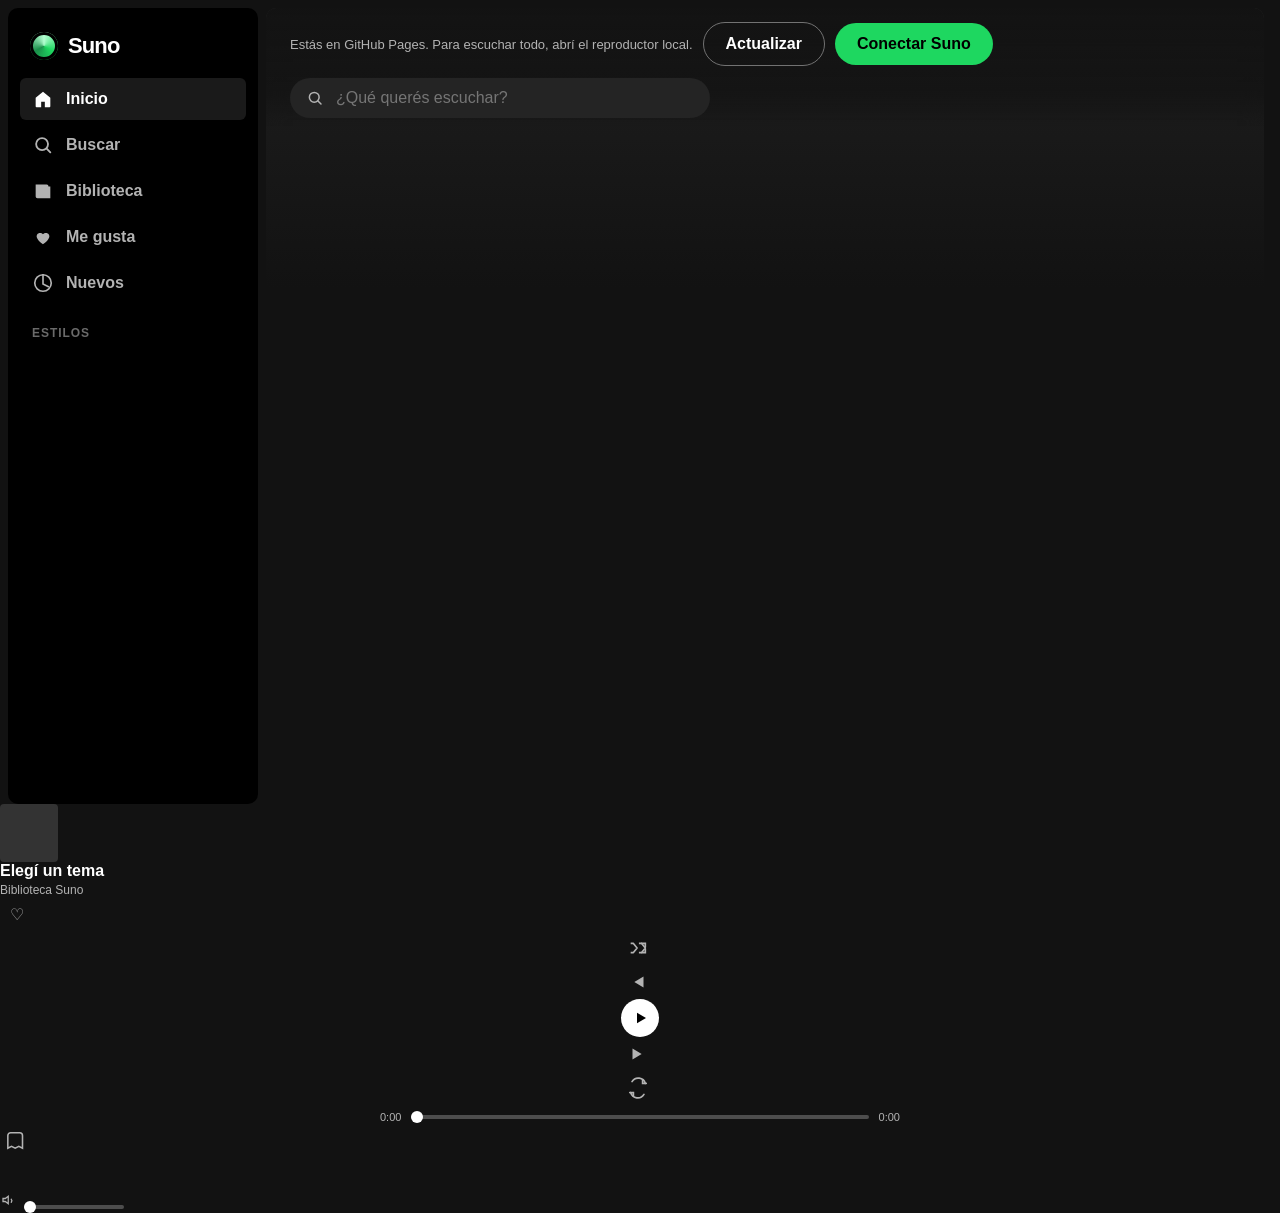
==== web/index.html @ 8380e941 "Reproducir los temas en la pagina, sin abrir Suno. Co-authored-by: Cursor <cursoragent@cursor.com>" ====
<!DOCTYPE html>
<html lang="es">
<head>
  <meta charset="UTF-8" />
  <meta name="viewport" content="width=device-width, initial-scale=1" />
  <title>Suno — tu biblioteca</title>
  <link rel="stylesheet" href="estilos.css" />
</head>
<body>
  <div class="shell">
    <aside class="sidebar">
      <div class="brand">
        <span class="mark" aria-hidden="true"></span>
        <span>Suno</span>
      </div>
      <nav class="nav">
        <button type="button" data-view="inicio" class="nav-btn is-active">
          <svg viewBox="0 0 24 24"><path d="M4 10.5 12 4l8 6.5V20a1 1 0 0 1-1 1h-5v-6H10v6H5a1 1 0 0 1-1-1z"/></svg>
          Inicio
        </button>
        <button type="button" data-view="buscar" class="nav-btn">
          <svg viewBox="0 0 24 24"><circle cx="11" cy="11" r="6.5" fill="none" stroke="currentColor" stroke-width="2"/><path d="m16 16 4 4" fill="none" stroke="currentColor" stroke-width="2" stroke-linecap="round"/></svg>
          Buscar
        </button>
        <button type="button" data-view="biblioteca" class="nav-btn">
          <svg viewBox="0 0 24 24"><path d="M4 5h12a2 2 0 0 1 2 2v13H6a2 2 0 0 1-2-2zm16 2v13h-2V7z"/></svg>
          Biblioteca
        </button>
        <button type="button" data-view="gustos" class="nav-btn">
          <svg viewBox="0 0 24 24"><path d="M12 20s-7-4.4-7-9a4 4 0 0 1 7-2 4 4 0 0 1 7 2c0 4.6-7 9-7 9z"/></svg>
          Me gusta
        </button>
        <button type="button" data-view="nuevos" class="nav-btn">
          <svg viewBox="0 0 24 24"><path d="M12 3v10l6 3" fill="none" stroke="currentColor" stroke-width="1.8" stroke-linecap="round"/><circle cx="12" cy="12" r="9" fill="none" stroke="currentColor" stroke-width="1.8"/></svg>
          Nuevos
        </button>
      </nav>
      <div class="side-label">Estilos</div>
      <div id="tag-list" class="tag-list"></div>
    </aside>

    <main class="main">
      <header class="topbar">
        <nav class="mobile-nav">
          <button type="button" data-view="inicio">Inicio</button>
          <button type="button" data-view="buscar">Buscar</button>
          <button type="button" data-view="biblioteca">Biblioteca</button>
          <button type="button" data-view="gustos">Me gusta</button>
          <button type="button" data-view="nuevos">Nuevos</button>
        </nav>
        <div class="sync-bar">
          <span id="sync-status">Conectá tu cuenta de Suno para escuchar y traer temas nuevos.</span>
          <button type="button" id="sync-btn" class="btn-ghost">Actualizar</button>
          <button type="button" id="session-btn" class="btn-green">Conectar Suno</button>
        </div>
        <div class="search-wrap">
          <svg viewBox="0 0 24 24"><circle cx="11" cy="11" r="6.5" fill="none" stroke="currentColor" stroke-width="2"/><path d="m16 16 4 4" fill="none" stroke="currentColor" stroke-width="2" stroke-linecap="round"/></svg>
          <input id="search" type="search" placeholder="¿Qué querés escuchar?" autocomplete="off" />
        </div>
      </header>
      <div id="view" class="view"></div>
    </main>

    <aside id="panel" class="panel" hidden>
      <div class="panel-tabs">
        <button type="button" data-tab="letra" class="is-active">Letra</button>
        <button type="button" data-tab="cola">Cola</button>
        <button type="button" id="close-panel" class="icon-btn" aria-label="Cerrar panel">✕</button>
      </div>
      <div id="panel-body" class="panel-body"></div>
    </aside>
  </div>

  <footer class="player">
    <div class="now">
      <div id="now-cover" class="now-cover"></div>
      <div class="now-meta">
        <div id="now-title" class="now-title">Elegí un tema</div>
        <div id="now-artist" class="now-artist">Biblioteca Suno</div>
      </div>
      <button type="button" id="like-btn" class="icon-btn like" aria-label="Me gusta">♡</button>
    </div>

    <div class="transport">
      <div class="transport-btns">
        <button type="button" id="shuffle" class="icon-btn" aria-label="Aleatorio">
          <svg viewBox="0 0 24 24"><path d="M4 7h3l4 5-4 5H4m9-10h3l4 5-4 5h-3" fill="none" stroke="currentColor" stroke-width="1.8" stroke-linejoin="round"/><path d="M16 7h4v4M16 17h4v-4" fill="none" stroke="currentColor" stroke-width="1.8" stroke-linecap="round"/></svg>
        </button>
        <button type="button" id="prev" class="icon-btn" aria-label="Anterior">
          <svg viewBox="0 0 24 24"><path d="M6 6v12M18 6 8 12l10 6z"/></svg>
        </button>
        <button type="button" id="play" class="play-main" aria-label="Reproducir">
          <svg id="play-icon" viewBox="0 0 24 24"><path d="M8 5v14l12-7z"/></svg>
        </button>
        <button type="button" id="next" class="icon-btn" aria-label="Siguiente">
          <svg viewBox="0 0 24 24"><path d="M18 6v12M6 6l10 6-10 6z"/></svg>
        </button>
        <button type="button" id="repeat" class="icon-btn" aria-label="Repetir">
          <svg viewBox="0 0 24 24"><path d="M17 3v4h4M7 21v-4H3" fill="none" stroke="currentColor" stroke-width="1.8" stroke-linecap="round"/><path d="M20 7a8 8 0 0 0-14.5-2M4 17a8 8 0 0 0 14.5 2" fill="none" stroke="currentColor" stroke-width="1.8" stroke-linecap="round"/></svg>
        </button>
      </div>
      <div class="seek-row">
        <span id="time-current">0:00</span>
        <input id="seek" type="range" min="0" max="1000" value="0" />
        <span id="time-total">0:00</span>
      </div>
    </div>

    <div class="extras">
      <button type="button" id="lyrics-btn" class="icon-btn" aria-label="Letra">
        <svg viewBox="0 0 24 24"><path d="M5 4h10a3 3 0 0 1 3 3v14l-4-2-4 2-4-2-4 2V7a3 3 0 0 1 3-3z" fill="none" stroke="currentColor" stroke-width="1.7"/></svg>
      </button>
      <a id="suno-link" class="icon-btn" href="#" hidden aria-hidden="true"></a>
      <svg class="vol-icon" viewBox="0 0 24 24"><path d="M4 10h3l4-3v10l-4-3H4zm11 1a3 3 0 0 1 0 4" fill="none" stroke="currentColor" stroke-width="1.7" stroke-linecap="round"/></svg>
      <input id="volume" type="range" min="0" max="1" step="0.01" value="0.85" />
    </div>
  </footer>

  <dialog id="session-dialog">
    <form id="session-form" method="dialog">
      <h2>Conectar tu cuenta de Suno</h2>
      <p>En suno.com, F12 → Application → Cookies → copiá el valor de <code>__client</code> y pegalo acá. Se guarda solo en tu PC.</p>
      <textarea id="cookie-input" rows="4" placeholder="__client=eyJ..." required></textarea>
      <div class="row-actions">
        <button type="submit" class="btn-green">Guardar y sincronizar</button>
        <button type="button" id="cancel-session" class="btn-ghost">Cancelar</button>
      </div>
    </form>
  </dialog>
  <iframe id="embed-player" title="Reproductor" hidden allow="autoplay; encrypted-media"></iframe>
  <audio id="audio" preload="none"></audio>
  <script src="app.js"></script>
</body>
</html>
---- web/estilos.css ----
:root {
  --bg: #121212;
  --sidebar: #000;
  --card: #181818;
  --card-hover: #282828;
  --line: rgba(255, 255, 255, 0.08);
  --text: #fff;
  --muted: #b3b3b3;
  --green: #1ed760;
  --green-dim: #1db954;
  --player: #181818;
  --radius: 8px;
  color-scheme: dark;
}

* { box-sizing: border-box; }
html, body { margin: 0; height: 100%; }
body {
  font-family: "Segoe UI", "Helvetica Neue", sans-serif;
  background: var(--bg);
  color: var(--text);
  overflow: hidden;
}
button, input { font: inherit; color: inherit; }
button { cursor: pointer; }
a { color: inherit; }

.shell {
  display: grid;
  grid-template-columns: 250px 1fr 0px;
  height: calc(100% - 96px);
  gap: 8px;
  padding: 8px 8px 0;
}
.shell.has-panel { grid-template-columns: 250px 1fr 340px; }

.sidebar, .main, .panel {
  background: var(--sidebar);
  border-radius: 10px;
  min-height: 0;
}
.main { background: linear-gradient(#1f1f1f, #121212 280px); overflow: auto; }
.sidebar { padding: 18px 12px; display: flex; flex-direction: column; overflow: auto; }
.panel { background: #121212; display: flex; flex-direction: column; overflow: hidden; }
.panel[hidden] { display: none !important; }

.brand {
  display: flex;
  align-items: center;
  gap: 10px;
  font-weight: 800;
  font-size: 22px;
  letter-spacing: -0.04em;
  padding: 6px 10px 18px;
}
.mark {
  width: 28px;
  height: 28px;
  border-radius: 50%;
  background: conic-gradient(from 120deg, #1ed760, #1a8f4a, #b3ffd1, #1ed760);
  box-shadow: 0 0 0 3px #000 inset;
}

.nav { display: flex; flex-direction: column; gap: 4px; }
.nav-btn, .tag-btn {
  display: flex;
  align-items: center;
  gap: 12px;
  width: 100%;
  text-align: left;
  background: transparent;
  border: 0;
  color: var(--muted);
  border-radius: 6px;
  padding: 10px 12px;
  font-weight: 650;
}
.nav-btn svg, .icon-btn svg { width: 22px; height: 22px; fill: currentColor; }
.nav-btn:hover, .tag-btn:hover, .nav-btn.is-active, .tag-btn.is-active { color: #fff; }
.nav-btn.is-active { background: #1a1a1a; }
.side-label {
  margin: 22px 12px 8px;
  font-size: 12px;
  letter-spacing: 0.08em;
  text-transform: uppercase;
  color: #6a6a6a;
  font-weight: 700;
}
.tag-list { display: flex; flex-direction: column; gap: 2px; }
.tag-btn { font-weight: 600; font-size: 14px; padding: 8px 12px; }
.dot {
  width: 10px;
  height: 10px;
  border-radius: 2px;
  background: var(--green);
  flex: none;
}

.topbar {
  position: sticky;
  top: 0;
  z-index: 2;
  padding: 14px 24px 8px;
  background: linear-gradient(rgba(18,18,18,0.92), rgba(18,18,18,0.72) 70%, transparent);
  backdrop-filter: blur(10px);
}
.search-wrap {
  display: flex;
  align-items: center;
  gap: 10px;
  background: #242424;
  border-radius: 500px;
  padding: 10px 16px;
  max-width: 420px;
  color: var(--muted);
}
.search-wrap svg { width: 18px; height: 18px; flex: none; }
.search-wrap input {
  width: 100%;
  background: transparent;
  border: 0;
  outline: none;
}
.search-wrap:focus-within { outline: 1px solid #fff; color: #fff; }
.sync-bar {
  display: flex;
  gap: 10px;
  align-items: center;
  flex-wrap: wrap;
  margin: 0 0 12px;
}
.sync-bar span { color: var(--muted); font-size: 13px; }
.badge-new {
  display: inline-block;
  margin-left: 6px;
  background: var(--green);
  color: #000;
  font-size: 10px;
  font-weight: 800;
  border-radius: 999px;
  padding: 1px 6px;
  vertical-align: middle;
}
dialog {
  border: 0;
  border-radius: 12px;
  background: #181818;
  color: #fff;
  width: min(520px, 92vw);
  padding: 22px;
}
dialog::backdrop { background: rgba(0,0,0,.65); }
dialog textarea {
  width: 100%;
  background: #242424;
  border: 1px solid #333;
  border-radius: 8px;
  padding: 10px;
  margin: 12px 0;
}
.mobile-nav { display: none; gap: 8px; margin-bottom: 10px; overflow-x: auto; }
.mobile-nav button {
  background: #242424;
  border: 0;
  border-radius: 999px;
  padding: 8px 14px;
  font-weight: 700;
  white-space: nowrap;
}

.view { padding: 8px 24px 32px; }
.hero {
  display: grid;
  grid-template-columns: 220px 1fr;
  gap: 24px;
  align-items: end;
  padding: 18px 0 28px;
}
.hero-cover, .card-cover, .now-cover, .row-cover {
  background: #333 center/cover no-repeat;
  position: relative;
}
.hero-cover { width: 220px; height: 220px; border-radius: 6px; box-shadow: 0 16px 40px rgba(0,0,0,.45); }
.kicker { color: var(--muted); font-size: 13px; font-weight: 700; letter-spacing: 0.08em; text-transform: uppercase; }
.hero h1 { margin: 8px 0 10px; font-size: 56px; line-height: 1; letter-spacing: -0.04em; }
.hero p { margin: 0 0 16px; color: var(--muted); max-width: 640px; }
.row-actions { display: flex; gap: 10px; align-items: center; }
.btn-green, .btn-ghost {
  border: 0;
  border-radius: 500px;
  padding: 12px 22px;
  font-weight: 750;
}
.btn-green { background: var(--green); color: #000; }
.btn-green:hover { transform: scale(1.04); background: #3be477; }
.btn-ghost { background: transparent; color: #fff; border: 1px solid #727272; }
.btn-ghost:hover { border-color: #fff; }

.section-head {
  display: flex;
  justify-content: space-between;
  align-items: baseline;
  margin: 8px 0 14px;
}
.section-head h2 { margin: 0; font-size: 22px; letter-spacing: -0.03em; }
.linkish { background: none; border: 0; color: var(--muted); font-weight: 700; }
.linkish:hover { color: #fff; text-decoration: underline; }

.cards {
  display: grid;
  grid-auto-flow: column;
  grid-auto-columns: 176px;
  gap: 16px;
  overflow-x: auto;
  padding-bottom: 12px;
  scroll-snap-type: x mandatory;
}
.cards.wrap {
  grid-auto-flow: row;
  grid-template-columns: repeat(auto-fill, minmax(176px, 1fr));
  overflow: visible;
}
.card {
  background: var(--card);
  border: 0;
  border-radius: 8px;
  padding: 12px;
  text-align: left;
  scroll-snap-align: start;
  position: relative;
  transition: background .15s;
}
.card:hover { background: var(--card-hover); }
.card-cover { aspect-ratio: 1; border-radius: 4px; margin-bottom: 12px; }
.card h3, .track-title { margin: 0; font-size: 15px; white-space: nowrap; overflow: hidden; text-overflow: ellipsis; }
.card p, .muted { margin: 6px 0 0; color: var(--muted); font-size: 13px; }
.play-fab {
  position: absolute;
  right: 20px;
  bottom: 78px;
  width: 46px;
  height: 46px;
  border: 0;
  border-radius: 50%;
  background: var(--green);
  color: #000;
  display: grid;
  place-items: center;
  opacity: 0;
  transform: translateY(8px);
  transition: .15s ease;
  box-shadow: 0 8px 16px rgba(0,0,0,.4);
}
.card:hover .play-fab, .hero-cover:hover .play-fab { opacity: 1; transform: translateY(0); }
.play-fab svg { width: 22px; height: 22px; fill: currentColor; margin-left: 2px; }
.hero-cover .play-fab { right: 12px; bottom: 12px; width: 56px; height: 56px; opacity: 1; transform: none; }

.list { width: 100%; border-collapse: collapse; }
.list th {
  text-align: left;
  font-size: 12px;
  letter-spacing: 0.06em;
  text-transform: uppercase;
  color: var(--muted);
  font-weight: 600;
  padding: 8px;
  border-bottom: 1px solid var(--line);
}
.list td { padding: 8px; border-bottom: 1px solid transparent; vertical-align: middle; }
.list tr.track:hover td { background: rgba(255,255,255,0.06); }
.list tr.is-current td { color: var(--green); }
.list .num { width: 36px; color: var(--muted); text-align: right; }
.list .dur, .list .when { color: var(--muted); text-align: right; white-space: nowrap; }
.title-cell { display: flex; gap: 12px; align-items: center; min-width: 0; }
.row-cover { width: 40px; height: 40px; border-radius: 4px; flex: none; }
.title-cell .stack { min-width: 0; }
.title-cell strong { display: block; white-space: nowrap; overflow: hidden; text-overflow: ellipsis; }
.chips { display: flex; gap: 6px; flex-wrap: wrap; margin-top: 4px; }
.chip {
  font-size: 11px;
  color: #d6d6d6;
  background: #2a2a2a;
  border-radius: 999px;
  padding: 2px 8px;
}
.empty { color: var(--muted); padding: 48px 0; text-align: center; }

.panel-tabs {
  display: flex;
  align-items: center;
  gap: 8px;
  padding: 14px 14px 0;
}
.panel-tabs button {
  background: transparent;
  border: 0;
  color: var(--muted);
  font-weight: 750;
  padding: 8px 10px;
}
.panel-tabs button.is-active { color: #fff; border-bottom: 2px solid var(--green); }
.panel-body { overflow: auto; padding: 16px 18px 24px; }
.lyrics { white-space: pre-wrap; line-height: 1.65; color: #e8e8e8; font-size: 15px; }
.lyrics .section { color: var(--green); font-weight: 750; }
.queue-item {
  display: flex;
  gap: 10px;
  align-items: center;
  width: 100%;
  background: transparent;
  border: 0;
  text-align: left;
  padding: 8px;
  border-radius: 6px;
}
.queue-item:hover, .queue-item.is-current { background: #282828; }
.queue-item.is-current strong { color: var(--green); }

#embed-player {
  position: fixed;
  left: 12px;
  right: 12px;
  bottom: 100px;
  height: 155px;
  border: 0;
  border-radius: 10px;
  z-index: 6;
  background: #000;
  box-shadow: 0 8px 24px rgba(0,0,0,.45);
}
.player.has-embed { height: 96px; }
body.has-embed { padding-bottom: 196px; }
  background: var(--player);
  border-top: 1px solid #000;
  display: grid;
  grid-template-columns: 1.1fr 1.3fr 1fr;
  align-items: center;
  padding: 0 16px;
  gap: 12px;
  z-index: 5;
}
.now, .extras, .transport-btns { display: flex; align-items: center; gap: 10px; }
.now-cover { width: 58px; height: 58px; border-radius: 4px; background: #333; flex: none; }
.now-meta { min-width: 0; }
.now-title { font-weight: 650; white-space: nowrap; overflow: hidden; text-overflow: ellipsis; }
.now-artist { color: var(--muted); font-size: 12px; margin-top: 3px; }
.transport { display: flex; flex-direction: column; align-items: center; gap: 6px; }
.icon-btn {
  width: 34px; height: 34px;
  display: grid; place-items: center;
  background: transparent; border: 0; color: var(--muted); border-radius: 50%;
}
.icon-btn:hover { color: #fff; }
.icon-btn.is-on { color: var(--green); }
.like.is-on { color: var(--green); }
.play-main {
  width: 38px; height: 38px; border-radius: 50%; border: 0;
  background: #fff; color: #000; display: grid; place-items: center;
}
.play-main:hover { transform: scale(1.05); }
.play-main svg { width: 18px; height: 18px; fill: currentColor; }
.seek-row { display: flex; align-items: center; gap: 8px; width: min(520px, 100%); font-size: 11px; color: var(--muted); }
input[type="range"] {
  -webkit-appearance: none; appearance: none;
  width: 100%; height: 4px; border-radius: 99px;
  background: #4d4d4d; outline: none;
}
input[type="range"]::-webkit-slider-thumb {
  -webkit-appearance: none; width: 12px; height: 12px; border-radius: 50%; background: #fff;
}
.extras { justify-content: flex-end; }
.extras input[type="range"] { width: 100px; }
.vol-icon { width: 18px; height: 18px; color: var(--muted); }

@media (max-width: 980px) {
  .shell, .shell.has-panel { grid-template-columns: 1fr; height: auto; }
  body { overflow: auto; padding-bottom: 150px; }
  .sidebar { display: none; }
  .mobile-nav { display: flex; }
  .player { grid-template-columns: 1fr; height: auto; padding: 10px 12px 14px; }
  .extras { display: none; }
  .hero { grid-template-columns: 120px 1fr; }
  .hero-cover { width: 120px; height: 120px; }
  .hero h1 { font-size: 32px; }
  .main { overflow: visible; }
}
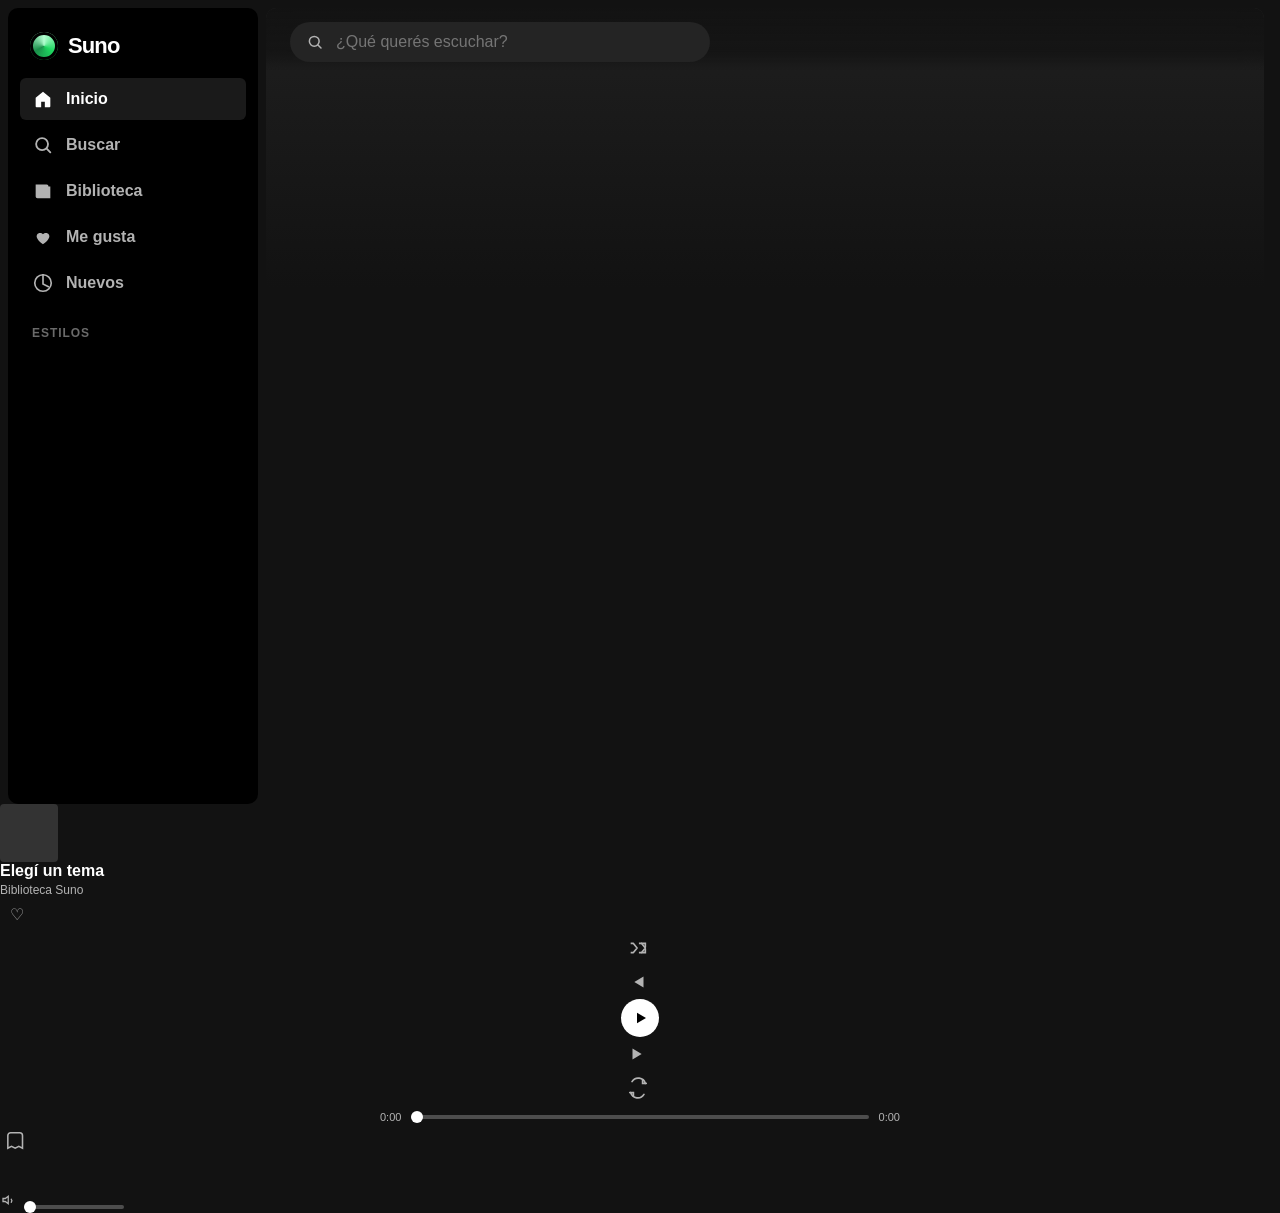
==== commit d2d4e5fa: "Arrancar el tema al toque en la barra, sin el mini player de Suno. Co-authored-by: Cursor <cursorage" ====
--- a/web/index.html
+++ b/web/index.html
@@ -127,7 +127,7 @@
       </div>
     </form>
   </dialog>
-  <iframe id="embed-player" title="Reproductor" hidden allow="autoplay; encrypted-media"></iframe>
+  <iframe id="embed-player" class="embed-engine" title="Audio" allow="autoplay; encrypted-media; clipboard-write"></iframe>
   <audio id="audio" preload="none"></audio>
   <script src="app.js"></script>
 </body>
--- a/web/estilos.css
+++ b/web/estilos.css
@@ -123,12 +123,13 @@
 }
 .search-wrap:focus-within { outline: 1px solid #fff; color: #fff; }
 .sync-bar {
-  display: flex;
+  display: none;
   gap: 10px;
   align-items: center;
   flex-wrap: wrap;
   margin: 0 0 12px;
 }
+body.is-local .sync-bar { display: flex; }
 .sync-bar span { color: var(--muted); font-size: 13px; }
 .badge-new {
   display: inline-block;
@@ -316,20 +317,18 @@
 .queue-item:hover, .queue-item.is-current { background: #282828; }
 .queue-item.is-current strong { color: var(--green); }
 
-#embed-player {
+.embed-engine {
   position: fixed;
-  left: 12px;
-  right: 12px;
-  bottom: 100px;
-  height: 155px;
-  border: 0;
-  border-radius: 10px;
-  z-index: 6;
-  background: #000;
-  box-shadow: 0 8px 24px rgba(0,0,0,.45);
-}
-.player.has-embed { height: 96px; }
-body.has-embed { padding-bottom: 196px; }
+  left: 0;
+  bottom: 0;
+  width: 280px;
+  height: 80px;
+  opacity: 0.02;
+  pointer-events: none;
+  border: 0;
+  z-index: 1;
+}
+.player { z-index: 5; }
   background: var(--player);
   border-top: 1px solid #000;
   display: grid;
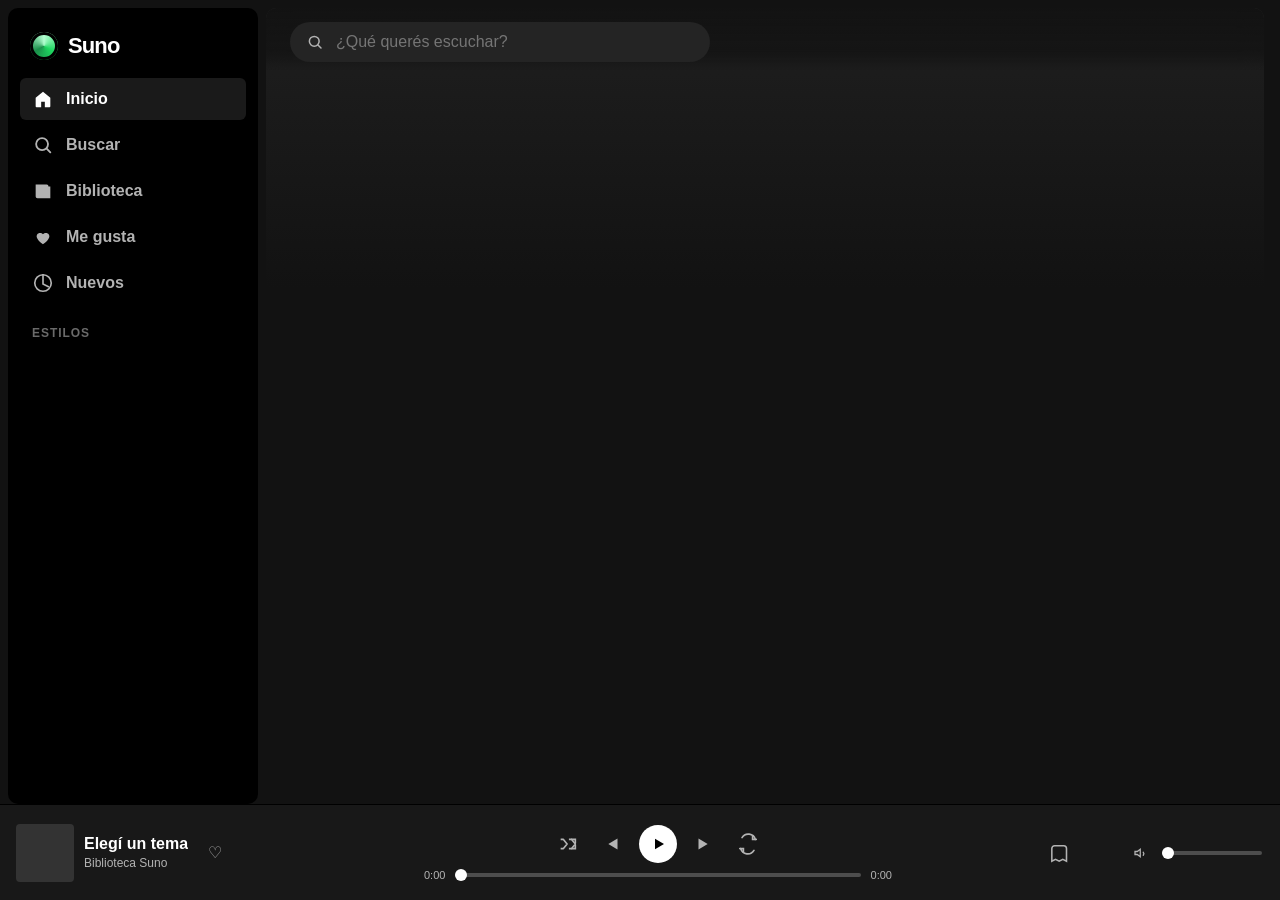
==== commit da599811: "Abrir la ficha del tema al darle play, con la letra solo para leer. Co-authored-by: Cursor <cursorag" ====
--- a/web/index.html
+++ b/web/index.html
@@ -59,6 +59,41 @@
         </div>
       </header>
       <div id="view" class="view"></div>
+      <section id="ficha" class="ficha" hidden>
+        <div id="ficha-bg" class="ficha-bg"></div>
+        <div class="ficha-top">
+          <button type="button" id="ficha-back" class="btn-ghost">Volver</button>
+          <span class="kicker">Reproduciendo</span>
+        </div>
+        <div class="ficha-grid">
+          <div class="ficha-side">
+            <div id="ficha-cover" class="ficha-cover"></div>
+            <h2 id="ficha-title"></h2>
+            <p id="ficha-artist" class="ficha-artist"></p>
+            <div id="ficha-chips" class="chips"></div>
+            <div class="ficha-controls">
+              <button type="button" id="ficha-prev" class="icon-btn" aria-label="Anterior">
+                <svg viewBox="0 0 24 24"><path d="M6 6v12M18 6 8 12l10 6z"/></svg>
+              </button>
+              <button type="button" id="ficha-play" class="play-main play-xl" aria-label="Reproducir">
+                <svg id="ficha-play-icon" viewBox="0 0 24 24"><path d="M8 5v14l12-7z"/></svg>
+              </button>
+              <button type="button" id="ficha-next" class="icon-btn" aria-label="Siguiente">
+                <svg viewBox="0 0 24 24"><path d="M18 6v12M6 6l10 6-10 6z"/></svg>
+              </button>
+            </div>
+            <div class="seek-row ficha-seek">
+              <span id="ficha-current">0:00</span>
+              <input id="ficha-seek" type="range" min="0" max="1000" value="0" aria-label="Progreso" />
+              <span id="ficha-total">0:00</span>
+            </div>
+          </div>
+          <article class="ficha-lyrics-card">
+            <h3>Letra</h3>
+            <div id="ficha-lyrics" class="lyrics" spellcheck="false"></div>
+          </article>
+        </div>
+      </section>
     </main>
 
     <aside id="panel" class="panel" hidden>
--- a/web/estilos.css
+++ b/web/estilos.css
@@ -39,7 +39,7 @@
   border-radius: 10px;
   min-height: 0;
 }
-.main { background: linear-gradient(#1f1f1f, #121212 280px); overflow: auto; }
+.main { background: linear-gradient(#1f1f1f, #121212 280px); overflow: auto; position: relative; }
 .sidebar { padding: 18px 12px; display: flex; flex-direction: column; overflow: auto; }
 .panel { background: #121212; display: flex; flex-direction: column; overflow: hidden; }
 .panel[hidden] { display: none !important; }
@@ -319,16 +319,20 @@
 
 .embed-engine {
   position: fixed;
-  left: 0;
-  bottom: 0;
-  width: 280px;
-  height: 80px;
-  opacity: 0.02;
+  left: -40px;
+  bottom: -40px;
+  width: 1px;
+  height: 1px;
+  opacity: 0;
   pointer-events: none;
   border: 0;
-  z-index: 1;
-}
-.player { z-index: 5; }
+  overflow: hidden;
+  z-index: 0;
+}
+.player {
+  position: fixed;
+  left: 0; right: 0; bottom: 0;
+  height: 96px;
   background: var(--player);
   border-top: 1px solid #000;
   display: grid;
@@ -338,6 +342,77 @@
   gap: 12px;
   z-index: 5;
 }
+
+.ficha {
+  position: absolute;
+  inset: 0;
+  z-index: 4;
+  overflow: auto;
+  background: #0d0d0d;
+  padding: 18px 28px 36px;
+}
+.ficha[hidden] { display: none !important; }
+.ficha-bg {
+  position: absolute;
+  inset: 0 0 auto;
+  height: 340px;
+  background: #1a1a1a center/cover no-repeat;
+  filter: blur(40px) saturate(1.2);
+  opacity: 0.45;
+  transform: scale(1.08);
+  pointer-events: none;
+}
+.ficha-top, .ficha-grid { position: relative; z-index: 1; }
+.ficha-top { display: flex; align-items: center; gap: 16px; margin-bottom: 18px; }
+.ficha-grid {
+  display: grid;
+  grid-template-columns: minmax(260px, 380px) 1fr;
+  gap: 36px;
+  align-items: start;
+}
+.ficha-cover {
+  width: min(100%, 340px);
+  aspect-ratio: 1;
+  border-radius: 12px;
+  background: #222 center/cover no-repeat;
+  box-shadow: 0 24px 60px rgba(0,0,0,.55);
+}
+.ficha-side h2 {
+  margin: 18px 0 6px;
+  font-size: 40px;
+  letter-spacing: -0.045em;
+  line-height: 1.05;
+}
+.ficha-artist { margin: 0; color: var(--muted); font-size: 16px; }
+.ficha-controls { display: flex; align-items: center; gap: 14px; margin: 18px 0 8px; }
+.play-xl { width: 58px; height: 58px; }
+.play-xl svg { width: 26px; height: 26px; }
+.ficha-seek { width: 100%; margin-top: 8px; }
+.ficha-lyrics-card {
+  background: rgba(0,0,0,.35);
+  border: 1px solid rgba(255,255,255,.06);
+  border-radius: 16px;
+  padding: 22px 26px 28px;
+  min-height: 420px;
+}
+.ficha-lyrics-card h3 {
+  margin: 0 0 14px;
+  font-size: 13px;
+  letter-spacing: 0.12em;
+  text-transform: uppercase;
+  color: var(--muted);
+}
+.ficha .lyrics {
+  font-size: 20px;
+  line-height: 1.7;
+  color: #f2f2f2;
+  user-select: text;
+  cursor: default;
+  caret-color: transparent;
+  max-height: min(62vh, 640px);
+  overflow: auto;
+}
+.now { cursor: pointer; }
 .now, .extras, .transport-btns { display: flex; align-items: center; gap: 10px; }
 .now-cover { width: 58px; height: 58px; border-radius: 4px; background: #333; flex: none; }
 .now-meta { min-width: 0; }
@@ -382,4 +457,7 @@
   .hero-cover { width: 120px; height: 120px; }
   .hero h1 { font-size: 32px; }
   .main { overflow: visible; }
-}
+  .ficha-grid { grid-template-columns: 1fr; }
+  .ficha-side h2 { font-size: 30px; }
+  .ficha .lyrics { font-size: 17px; }
+}
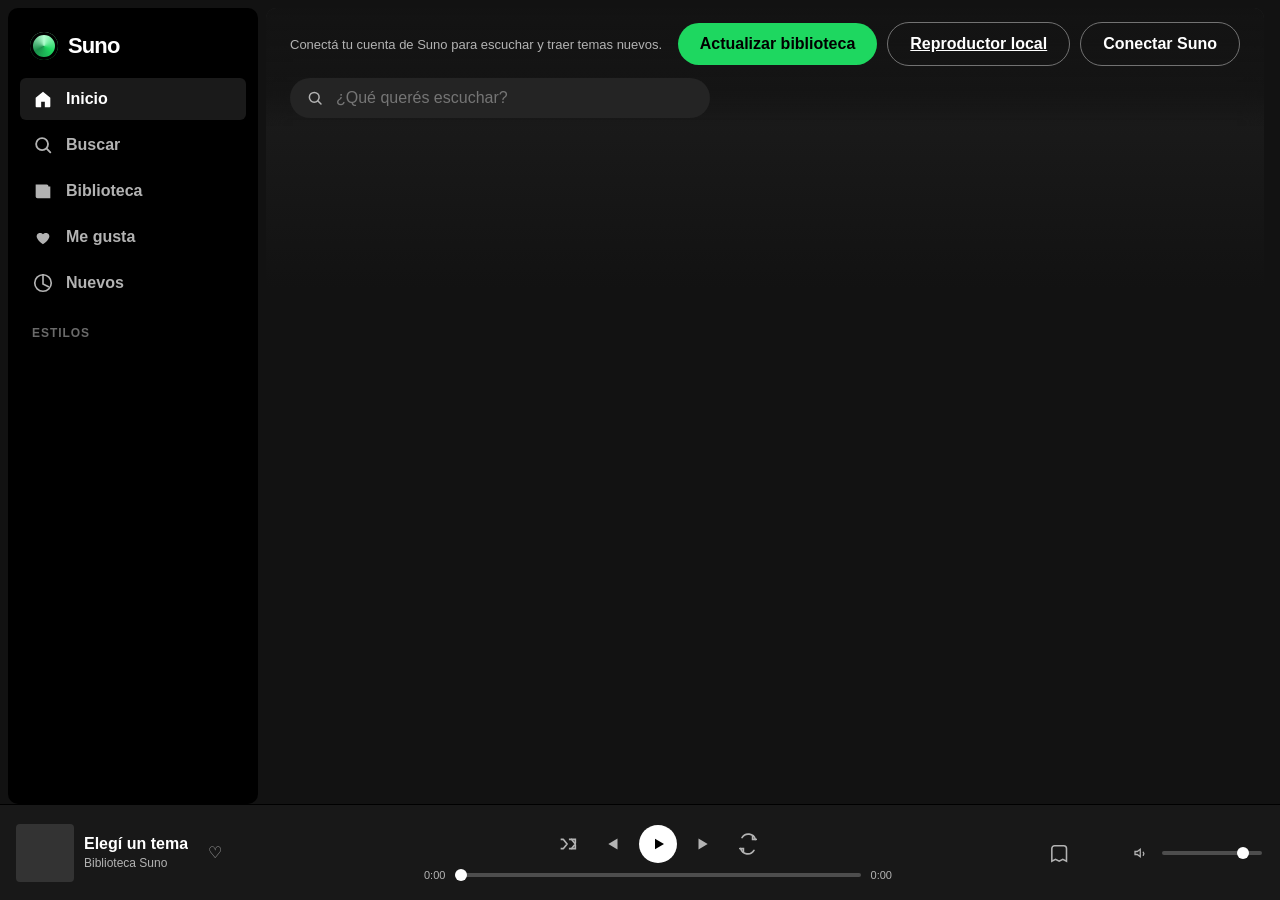
==== commit bd907a09: "Botón Actualizar biblioteca visible y sync con cuenta Suno. En local sincroniza la API; en Pages ref" ====
--- a/web/index.html
+++ b/web/index.html
@@ -4,6 +4,9 @@
   <meta charset="UTF-8" />
   <meta name="viewport" content="width=device-width, initial-scale=1" />
   <title>Suno — tu biblioteca</title>
+  <link rel="preconnect" href="https://suno.com" crossorigin />
+  <link rel="preconnect" href="https://d2lwuy8qc234o3.cloudfront.net" crossorigin />
+  <link rel="dns-prefetch" href="https://suno.com" />
   <link rel="stylesheet" href="estilos.css" />
 </head>
 <body>
@@ -29,6 +32,7 @@
         <button type="button" data-view="gustos" class="nav-btn">
           <svg viewBox="0 0 24 24"><path d="M12 20s-7-4.4-7-9a4 4 0 0 1 7-2 4 4 0 0 1 7 2c0 4.6-7 9-7 9z"/></svg>
           Me gusta
+          <span class="nav-badge" data-likes-badge hidden>0</span>
         </button>
         <button type="button" data-view="nuevos" class="nav-btn">
           <svg viewBox="0 0 24 24"><path d="M12 3v10l6 3" fill="none" stroke="currentColor" stroke-width="1.8" stroke-linecap="round"/><circle cx="12" cy="12" r="9" fill="none" stroke="currentColor" stroke-width="1.8"/></svg>
@@ -45,13 +49,14 @@
           <button type="button" data-view="inicio">Inicio</button>
           <button type="button" data-view="buscar">Buscar</button>
           <button type="button" data-view="biblioteca">Biblioteca</button>
-          <button type="button" data-view="gustos">Me gusta</button>
+          <button type="button" data-view="gustos">Me gusta <span class="nav-badge" data-likes-badge hidden>0</span></button>
           <button type="button" data-view="nuevos">Nuevos</button>
         </nav>
         <div class="sync-bar">
           <span id="sync-status">Conectá tu cuenta de Suno para escuchar y traer temas nuevos.</span>
-          <button type="button" id="sync-btn" class="btn-ghost">Actualizar</button>
-          <button type="button" id="session-btn" class="btn-green">Conectar Suno</button>
+          <button type="button" id="sync-btn" class="btn-green">Actualizar biblioteca</button>
+          <a class="btn-ghost sync-hint-local" id="open-local" href="http://127.0.0.1:8765/" hidden>Reproductor local</a>
+          <button type="button" id="session-btn" class="btn-ghost">Conectar Suno</button>
         </div>
         <div class="search-wrap">
           <svg viewBox="0 0 24 24"><circle cx="11" cy="11" r="6.5" fill="none" stroke="currentColor" stroke-width="2"/><path d="m16 16 4 4" fill="none" stroke="currentColor" stroke-width="2" stroke-linecap="round"/></svg>
@@ -81,6 +86,7 @@
               <button type="button" id="ficha-next" class="icon-btn" aria-label="Siguiente">
                 <svg viewBox="0 0 24 24"><path d="M18 6v12M6 6l10 6-10 6z"/></svg>
               </button>
+              <button type="button" id="ficha-like" class="icon-btn like" aria-label="Me gusta" aria-pressed="false">♡</button>
             </div>
             <div class="seek-row ficha-seek">
               <span id="ficha-current">0:00</span>
@@ -88,9 +94,17 @@
               <span id="ficha-total">0:00</span>
             </div>
           </div>
-          <article class="ficha-lyrics-card">
-            <h3>Letra</h3>
-            <div id="ficha-lyrics" class="lyrics" spellcheck="false"></div>
+          <article class="ficha-lyrics-card ficha-karaoke-pane">
+            <div class="karaoke-head">
+              <h3>Karaoke</h3>
+              <div class="karaoke-sync">
+                <button type="button" id="karaoke-late" aria-label="Atrasar letra">−</button>
+                <span id="karaoke-offset">0.0s</span>
+                <button type="button" id="karaoke-early" aria-label="Adelantar letra">+</button>
+              </div>
+            </div>
+            <p id="ficha-karaoke-now" class="karaoke-now">La letra aparece acá cuando arranca el tema</p>
+            <div id="ficha-lyrics" class="lyrics karaoke" spellcheck="false"></div>
           </article>
         </div>
       </section>
@@ -162,6 +176,7 @@
       </div>
     </form>
   </dialog>
+  <div id="embed-pool" class="embed-pool" aria-hidden="true"></div>
   <iframe id="embed-player" class="embed-engine" title="Audio" allow="autoplay; encrypted-media; clipboard-write"></iframe>
   <audio id="audio" preload="none"></audio>
   <script src="app.js"></script>
--- a/web/estilos.css
+++ b/web/estilos.css
@@ -78,6 +78,19 @@
 .nav-btn svg, .icon-btn svg { width: 22px; height: 22px; fill: currentColor; }
 .nav-btn:hover, .tag-btn:hover, .nav-btn.is-active, .tag-btn.is-active { color: #fff; }
 .nav-btn.is-active { background: #1a1a1a; }
+.nav-badge {
+  margin-left: auto;
+  min-width: 20px;
+  padding: 1px 7px;
+  border-radius: 999px;
+  background: #1ed760;
+  color: #000;
+  font-size: 11px;
+  font-weight: 800;
+  line-height: 18px;
+  text-align: center;
+}
+.mobile-nav .nav-badge { margin-left: 6px; }
 .side-label {
   margin: 22px 12px 8px;
   font-size: 12px;
@@ -123,14 +136,20 @@
 }
 .search-wrap:focus-within { outline: 1px solid #fff; color: #fff; }
 .sync-bar {
-  display: none;
+  display: flex;
   gap: 10px;
   align-items: center;
   flex-wrap: wrap;
   margin: 0 0 12px;
 }
-body.is-local .sync-bar { display: flex; }
-.sync-bar span { color: var(--muted); font-size: 13px; }
+body:not(.is-local) .sync-hint-local {
+  display: inline-flex;
+}
+body.is-local .sync-hint-local {
+  display: none !important;
+}
+.sync-bar span { color: var(--muted); font-size: 13px; flex: 1 1 180px; }
+#sync-btn[disabled] { opacity: 0.55; cursor: wait; }
 .badge-new {
   display: inline-block;
   margin-left: 6px;
@@ -167,6 +186,11 @@
   padding: 8px 14px;
   font-weight: 700;
   white-space: nowrap;
+  color: #b3b3b3;
+}
+.mobile-nav button.is-active {
+  background: #1a1a1a;
+  color: #fff;
 }
 
 .view { padding: 8px 24px 32px; }
@@ -233,6 +257,21 @@
 }
 .card:hover { background: var(--card-hover); }
 .card-cover { aspect-ratio: 1; border-radius: 4px; margin-bottom: 12px; }
+.card-like {
+  position: absolute;
+  top: 16px;
+  right: 16px;
+  width: 32px;
+  height: 32px;
+  border: 0;
+  border-radius: 50%;
+  background: rgba(0,0,0,.55);
+  color: #fff;
+  font-size: 16px;
+  line-height: 1;
+  z-index: 2;
+}
+.card-like.is-on { color: var(--green); }
 .card h3, .track-title { margin: 0; font-size: 15px; white-space: nowrap; overflow: hidden; text-overflow: ellipsis; }
 .card p, .muted { margin: 6px 0 0; color: var(--muted); font-size: 13px; }
 .play-fab {
@@ -317,7 +356,19 @@
 .queue-item:hover, .queue-item.is-current { background: #282828; }
 .queue-item.is-current strong { color: var(--green); }
 
-.embed-engine {
+.embed-pool {
+  position: fixed;
+  left: -50px;
+  bottom: -50px;
+  width: 1px;
+  height: 1px;
+  overflow: hidden;
+  opacity: 0;
+  pointer-events: none;
+  z-index: 0;
+}
+.embed-engine,
+.embed-pool-frame {
   position: fixed;
   left: -40px;
   bottom: -40px;
@@ -366,12 +417,13 @@
 .ficha-top { display: flex; align-items: center; gap: 16px; margin-bottom: 18px; }
 .ficha-grid {
   display: grid;
-  grid-template-columns: minmax(260px, 380px) 1fr;
-  gap: 36px;
+  grid-template-columns: minmax(260px, 340px) minmax(0, 1fr);
+  gap: 28px;
+  max-width: none;
   align-items: start;
 }
 .ficha-cover {
-  width: min(100%, 340px);
+  width: min(100%, 280px);
   aspect-ratio: 1;
   border-radius: 12px;
   background: #222 center/cover no-repeat;
@@ -388,30 +440,118 @@
 .play-xl { width: 58px; height: 58px; }
 .play-xl svg { width: 26px; height: 26px; }
 .ficha-seek { width: 100%; margin-top: 8px; }
-.ficha-lyrics-card {
-  background: rgba(0,0,0,.35);
+.ficha-lyrics-card,
+.ficha-karaoke-pane {
+  background: rgba(0,0,0,.42);
   border: 1px solid rgba(255,255,255,.06);
   border-radius: 16px;
   padding: 22px 26px 28px;
-  min-height: 420px;
-}
-.ficha-lyrics-card h3 {
-  margin: 0 0 14px;
+  min-height: calc(100vh - 220px);
+  display: flex;
+  flex-direction: column;
+}
+.ficha-lyrics-card h3,
+.ficha-karaoke-pane h3 {
+  margin: 0;
   font-size: 13px;
   letter-spacing: 0.12em;
   text-transform: uppercase;
   color: var(--muted);
 }
-.ficha .lyrics {
-  font-size: 20px;
-  line-height: 1.7;
+.karaoke-head {
+  display: flex;
+  align-items: center;
+  justify-content: space-between;
+  gap: 12px;
+  margin-bottom: 10px;
+}
+.karaoke-sync {
+  display: flex;
+  align-items: center;
+  gap: 6px;
+}
+.karaoke-sync button {
+  width: 28px;
+  height: 28px;
+  border: 0;
+  border-radius: 50%;
+  background: #2a2a2a;
+  color: #fff;
+  font-weight: 800;
+}
+.karaoke-sync span {
+  min-width: 42px;
+  text-align: center;
+  font-size: 12px;
+  color: var(--muted);
+}
+.karaoke-now {
+  margin: 0 0 18px;
+  min-height: 2.2em;
+  font-size: 30px;
+  font-weight: 700;
+  line-height: 1.25;
+  color: #1ed760;
+  letter-spacing: -0.03em;
+}
+.karaoke-now.is-waiting {
+  color: #fff;
+  opacity: 0.72;
+  font-weight: 600;
+}
+.ficha .lyrics,
+#ficha-lyrics {
+  flex: 1;
+  font-size: 24px;
+  line-height: 1.65;
   color: #f2f2f2;
   user-select: text;
   cursor: default;
   caret-color: transparent;
-  max-height: min(62vh, 640px);
+  max-height: calc(100vh - 260px);
   overflow: auto;
-}
+  display: flex;
+  flex-direction: column;
+  gap: 8px;
+}
+.karaoke-section {
+  margin: 12px 0 4px;
+  font-size: 13px;
+  letter-spacing: 0.1em;
+  text-transform: uppercase;
+  color: var(--muted);
+}
+.karaoke-line {
+  position: relative;
+  margin: 0;
+  opacity: 0.82;
+  color: #f4f4f4;
+  transform: scale(0.99);
+  transform-origin: left center;
+  transition: color .18s ease, opacity .18s ease, transform .18s ease;
+}
+.karaoke-line.is-past { opacity: 0.28; color: #9a9a9a; }
+.karaoke-line.is-next { opacity: 1; color: #fff; }
+.karaoke-line.is-active {
+  opacity: 1;
+  color: #8f8f8f;
+  font-weight: 650;
+  font-size: 28px;
+  transform: scale(1.02);
+}
+.karaoke-text { position: relative; }
+.karaoke-fill {
+  position: absolute;
+  left: 0;
+  top: 0;
+  width: 100%;
+  height: 100%;
+  color: #1ed760;
+  overflow: hidden;
+  clip-path: inset(0 calc(100% - (var(--fill, 0) * 100%)) 0 0);
+  pointer-events: none;
+}
+.panel-body .karaoke-line.is-active { font-size: 18px; }
 .now { cursor: pointer; }
 .now, .extras, .transport-btns { display: flex; align-items: center; gap: 10px; }
 .now-cover { width: 58px; height: 58px; border-radius: 4px; background: #333; flex: none; }
@@ -457,7 +597,10 @@
   .hero-cover { width: 120px; height: 120px; }
   .hero h1 { font-size: 32px; }
   .main { overflow: visible; }
+  .ficha-side h2 { font-size: 30px; }
   .ficha-grid { grid-template-columns: 1fr; }
-  .ficha-side h2 { font-size: 30px; }
-  .ficha .lyrics { font-size: 17px; }
-}
+  .ficha-karaoke-pane { min-height: 360px; }
+  .ficha .lyrics, #ficha-lyrics { font-size: 18px; max-height: 48vh; }
+  .karaoke-now { font-size: 22px; }
+  .karaoke-line.is-active { font-size: 22px; }
+}
